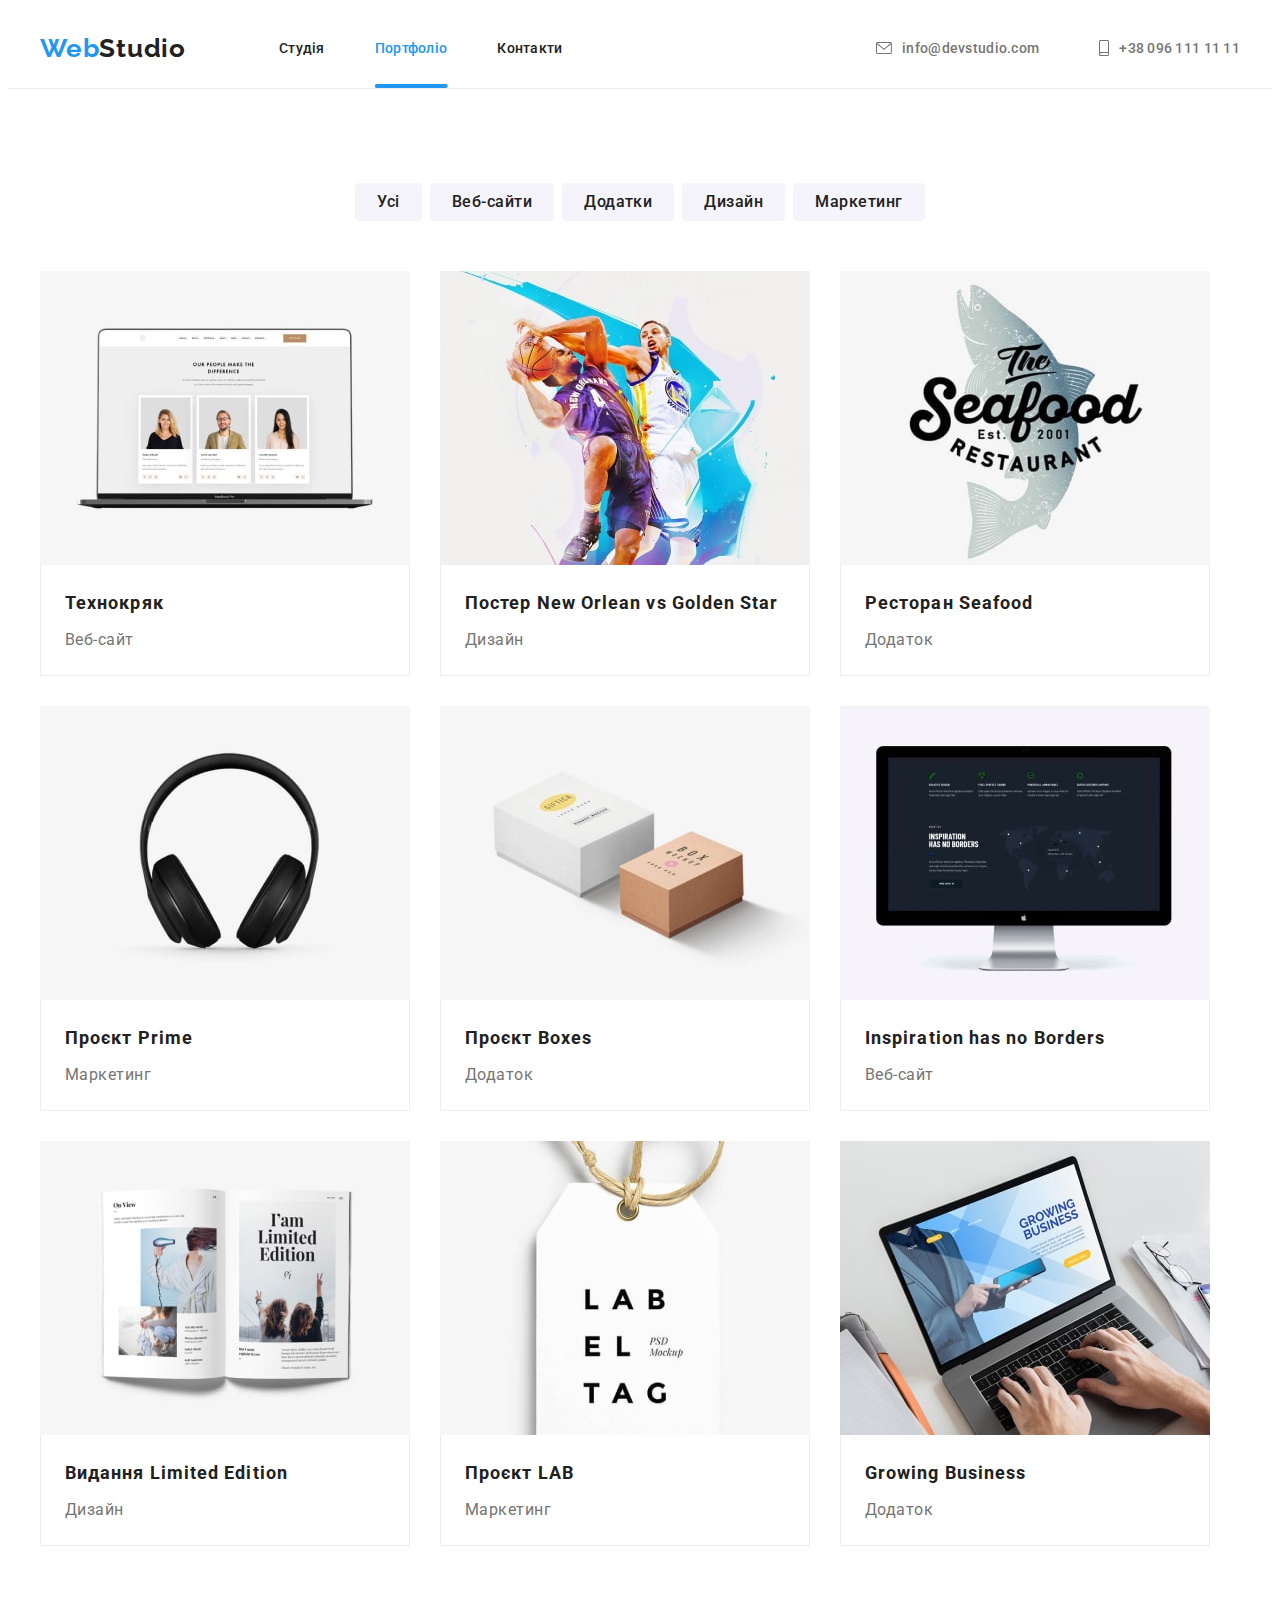
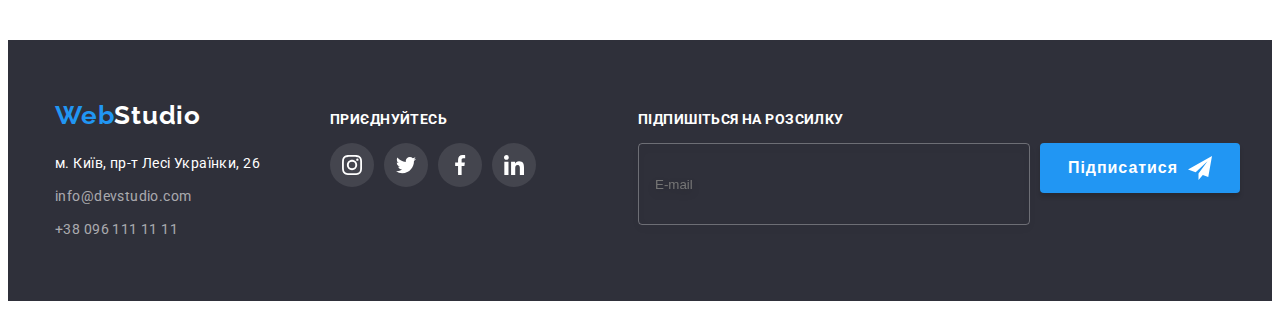
==== portfolio.html @ 06775096 "Initial commit" ====
<!DOCTYPE html>
<html lang="uk">
  <head>
    <meta charset="UTF-8" />
    <meta http-equiv="X-UA-Compatible" content="IE=edge" />
    <meta name="viewport" content="width=device-width, initial-scale=1.0" />
    <link
      rel="stylesheet"
      href="https://cdnjs.cloudflare.com/ajax/libs/modern-normalize/1.1.0/modern-normalize.min.css"
      integrity="sha512-wpPYUAdjBVSE4KJnH1VR1HeZfpl1ub8YT/NKx4PuQ5NmX2tKuGu6U/JRp5y+Y8XG2tV+wKQpNHVUX03MfMFn9Q=="
      crossorigin="anonymous"
      referrerpolicy="no-referrer"
    />
    <title>Портфоліо</title>
    <link rel="preconnect" href="https://fonts.googleapis.com" />
    <link rel="preconnect" href="https://fonts.gstatic.com" crossorigin />
    <link rel="stylesheet" href="./css/styles.css" />
    <link
      href="https://fonts.googleapis.com/css2?family=Raleway:wght@700&family=Roboto:wght@400;500;700;900&display=swap"
      rel="stylesheet"
    />
  </head>
  <body>
    <header class="page-header">
      <div class="container main-nav">
        <nav class="logo-nav">
          <a class="title link" href="./index.html"
            >Web<span class="title-part">Studio</span></a
          >
          <ul class="nav-menu list">
            <li class="nav-menu-item">
              <a href="./index.html" class="nav-menu-link link">Студія</a>
            </li>
            <li class="nav-menu-item">
              <a href="./portfolio.html" class="active-link nav-menu-link link"
                >Портфоліо</a
              >
            </li>
            <li class="nav-menu-item">
              <a href="" class="nav-menu-link link">Контакти</a>
            </li>
          </ul>
        </nav>
        <div class="contacts">
          <a class="header-cont link" href="mailto:info@devstudio.com">
            <svg class="header-icon" width="16" height="12">
              <use href="./images/sprite.svg#icon-mailto"></use>
            </svg>
            <span> info@devstudio.com </span>
          </a>
          <a class="header-cont link" href="tel:+380961111111">
            <svg class="header-icon" width="10" height="16">
              <use href="./images/sprite.svg#icon-smartphone"></use>
            </svg>
            <span> +38 096 111 11 11 </span>
          </a>
        </div>
      </div>
    </header>
    <main>
      <section class="portfolio">
        <div class="container">
          <ul class="navigation-menu list">
            <li class="filter">
              <button class="btn-list" type="button">Усі</button>
            </li>
            <li class="filter">
              <button class="btn-list" type="button">Веб-сайти</button>
            </li>
            <li class="filter">
              <button class="btn-list" type="button">Додатки</button>
            </li>
            <li class="filter">
              <button class="btn-list" type="button">Дизайн</button>
            </li>
            <li class="filter">
              <button class="btn-list" type="button">Маркетинг</button>
            </li>
          </ul>

          <!-- <h1>прихований заголовок 1го порядку</h1> -->

          <ul class="cards list">            
            <li class="element">
              <div class="card-thumb">
              <img
                src="./images/portfolio/1img-min.jpg"
                alt="ноутбук"
                width="370"
              />
              <div class="p-overlay">
                <p class="p-overlay-text">
                  Ресурс пропонує комплексні пропозиції з різним рівнем
                  функціоналу та сервісів. Все це дозволить відвідувачу отримати
                  вичерпні відомості про компанію чи приватну особу.
                </p>
              </div>
            </div>
              <div class="brd">
                <h2 class="list-title">Технокряк</h2>
                <p class="list-info">Веб-сайт</p>
              </div>
            </li>
            <li class="element">
              <div class="card-thumb">
            
              <img
                src="./images/portfolio/2img-min.jpg"
                alt="постер"
                width="370"
              />
              <div class="p-overlay">
                <p class="p-overlay-text">
                  Ресурс пропонує комплексні пропозиції з різним рівнем
                  функціоналу та сервісів. Все це дозволить відвідувачу отримати
                  вичерпні відомості про компанію чи приватну особу.
                </p>
              </div>
            </div>
              <div class="brd">
                <h2 class="list-title">Постер New Orlean vs Golden Star</h2>
                <p class="list-info">Дизайн</p>
              </div>
            </li>
            <li class="element">
              <div class="card-thumb">              
              <img
                src="./images/portfolio/3img-min.jpg"
                alt="логотип ресторану"
                width="370"
              />
              <div class="p-overlay">
                <p class="p-overlay-text">
                  Ресурс пропонує комплексні пропозиції з різним рівнем
                  функціоналу та сервісів. Все це дозволить відвідувачу отримати
                  вичерпні відомості про компанію чи приватну особу.
                </p>
              </div>
            </div>
              <div class="brd">
                <h2 class="list-title">Ресторан Seafood</h2>
                <p class="list-info">Додаток</p>
              </div>
            </li>
            <li class="element">
              <div class="card-thumb">
              <img
                src="./images/portfolio/4img-min.jpg"
                alt="навушники"
                width="370"
              />
              <div class="p-overlay">
                <p class="p-overlay-text">
                  Ресурс пропонує комплексні пропозиції з різним рівнем
                  функціоналу та сервісів. Все це дозволить відвідувачу отримати
                  вичерпні відомості про компанію чи приватну особу.
                </p>
              </div>
            </div>
              <div class="brd">
                <h2 class="list-title">Проєкт Prime</h2>
                <p class="list-info">Маркетинг</p>
              </div>
            </li>
            <li class="element">
              <div class="card-thumb">
              <img
                src="./images/portfolio/5img-min.jpg"
                alt="коробки"
                width="370"
              />
              <div class="p-overlay">
                <p class="p-overlay-text">
                  Ресурс пропонує комплексні пропозиції з різним рівнем
                  функціоналу та сервісів. Все це дозволить відвідувачу отримати
                  вичерпні відомості про компанію чи приватну особу.
                </p>
              </div>
            </div>
              <div class="brd">
                <h2 class="list-title">Проєкт Boxes</h2>
                <p class="list-info">Додаток</p>
              </div>
            </li>
            <li class="element">
              <div class="card-thumb">
              <img
                src="./images/portfolio/6img-min.jpg"
                alt="веб сайт"
                width="370"
              />
              <div class="p-overlay">
                <p class="p-overlay-text">
                  Ресурс пропонує комплексні пропозиції з різним рівнем
                  функціоналу та сервісів. Все це дозволить відвідувачу отримати
                  вичерпні відомості про компанію чи приватну особу.
                </p>
              </div>
            </div>
              <div class="brd">
                <h2 class="list-title">Inspiration has no Borders</h2>
                <p class="list-info">Веб-сайт</p>
              </div>
            </li>
            <li class="element">
              <div class="card-thumb">
              <img
                src="./images/portfolio/7img-min.jpg"
                alt="книга"
                width="370"
              />
              <div class="p-overlay">
                <p class="p-overlay-text">
                  Ресурс пропонує комплексні пропозиції з різним рівнем
                  функціоналу та сервісів. Все це дозволить відвідувачу отримати
                  вичерпні відомості про компанію чи приватну особу.
                </p>
              </div>
            </div>
              <div class="brd">
                <h2 class="list-title">Видання Limited Edition</h2>
                <p class="list-info">Дизайн</p>
              </div>
            </li>
            <li class="element">
              <div class="card-thumb">
              <img
                src="./images/portfolio/8img-min.jpg"
                alt="ярлик"
                width="370"
              />
              <div class="p-overlay">
                <p class="p-overlay-text">
                  Ресурс пропонує комплексні пропозиції з різним рівнем
                  функціоналу та сервісів. Все це дозволить відвідувачу отримати
                  вичерпні відомості про компанію чи приватну особу.
                </p>
              </div>
            </div>
              <div class="brd">
                <h2 class="list-title">Проєкт LAB</h2>
                <p class="list-info">Маркетинг</p>
              </div>
            </li>
            <li class="element">
              <div class="card-thumb">
              <img
                src="./images/portfolio/9img-min.jpg"
                alt="додаток на ноутбук"
                width="370"
              />
              <div class="p-overlay">
                <p class="p-overlay-text">
                  Ресурс пропонує комплексні пропозиції з різним рівнем
                  функціоналу та сервісів. Все це дозволить відвідувачу отримати
                  вичерпні відомості про компанію чи приватну особу.
                </p>
              </div>
              </div>

              <div class="brd">
                <h2 class="list-title">Growing Business</h2>
                <p class="list-info">Додаток</p>
              </div>
            </li>
          </ul>
        </div>
      </section>
    </main>
    <footer class="ftr">
      <div class="container oll-ftr">
      <div class="part container">
        <div>
          <a class="logo-ft link" href="./index.html"
            >Web<span class="logo-ft-part">Studio</span>
          </a>
          <address>
            <ul class="list">
              <li class="ft-item">
                <a
                  class="map link"
                  href="https://goo.gl/maps/SMQZqqdCy8B11mjf8"
                  target="_blank"
                  rel="noreferrer noopener nofollow"
                  >м. Київ, пр-т Лесі Українки, 26</a
                >
              </li>

              <li class="ft-item">
                <a class="ft-cont link" href="mailto:info@devstudio.com"
                  >info@devstudio.com</a
                >
              </li>
              <li class="ft-item">
                <a class="ft-cont link" href="tel:+380961111111"
                  >+38 096 111 11 11</a
                >
              </li>
            </ul>
          </address>
        </div>

        <div class="part2">
          <p class="join">приєднуйтесь</p>
          <ul class="ftr-socials list">
            <li class="ftr-socials-item">
              <a
                class="ftr-socials-link link"
                href="https://www.instagram.com/"
                target="_blank"
                rel="noopener noreferrer"
                aria-label="instagram icon"
              >
                <svg class="ftr-socials-icon" width="20" height="20">
                  <use href="./images/sprite.svg#icon-instagram"></use>
                </svg>
              </a>
            </li>
            <li class="ftr-socials-item">
              <a
                class="ftr-socials-link link"
                href="https://twitter.com/"
                target="_blank"
                rel="noopener noreferrer"
                aria-label="twitter icon"
              >
                <svg class="ftr-socials-icon" width="20" height="20">
                  <use href="./images/sprite.svg#icon-twitter"></use>
                </svg>
              </a>
            </li>
            <li class="ftr-socials-item">
              <a
                class="ftr-socials-link link"
                href="https://www.facebook.com"
                target="_blank"
                rel="noopener noreferrer"
                aria-label="facebook icon"
              >
                <svg class="ftr-socials-icon" width="20" height="20">
                  <use href="./images/sprite.svg#icon-facebook"></use>
                </svg>
              </a>
            </li>
            <li class="ftr-socials-item">
              <a
                class="ftr-socials-link link"
                href="https://ua.linkedin.com/"
                target="_blank"
                rel="noopener noreferrer"
                aria-label="linkedin icon"
              >
                <svg class="ftr-socials-icon" width="20" height="20">
                  <use href="./images/sprite.svg#icon-linkedin"></use>
                </svg>
              </a>
            </li>
          </ul>
        </div>
      </div>
      
      <div class="part3">
        <p class="ftr-sub">Підпишіться на розсилку</p>
        <div class="area-sub">
        <label for="">
        <input class="modal-form-ftr" type="email" name="user-mail-ftr" placeholder="E-mail">
        </label>
        <button class="ftr-btn" type="submit">
          Підписатися
          <svg class="ftr-icon" width="24" height="24">
            <use href="./images/sprite.svg#icon-send"></use>
          </svg>
        </button>
      </div>
    </div>
    </footer>
  </body>
</html>
---- css/styles.css ----
/* основной цвет текста #757575 */
/* цвет текста заголовков #212121 */
/* цвет акцента #2196F3 */
html {
  box-sizing: border-box;
}
p,
h1,
h2,
h3,
h4,
h5,
h6 {
  margin: 0;
}

img {
  display: block;
  max-width: 100%;
  height: auto;
}

:root {
  --primary-text-color: #757575;
  --title-text-color: #212121;
  --accent-color: #2196f3;
}
p {
  margin-block-end: 0;
}
body {
  font-family: Roboto, sans-serif;
  color: var(--primary-text-color);
}

.container {
  margin-left: auto;
  margin-right: auto;
  padding-left: 15px;
  padding-right: 15px;
  width: 1200px;
  /* outline: 2px solid tomato; */
}

.link {
  text-decoration: none;
}
.list {
  list-style-type: none;
  margin: 0;
  padding: 0;
}

.index-h2,
.works-h2 {
  font-weight: 700;
  font-size: 36px;
  line-height: calc(42 / 36);
  text-align: center;
  letter-spacing: 0.03em;
  color: var(--title-text-color);
}
/* ----------------HEADER---------------- */
.page-header {
  background-color: #fff;
  border-bottom: 1px solid #ececec;
}
.title {
  margin-right: 93px;

  font-family: "Raleway";
  font-weight: 700;
  font-size: 26px;
  line-height: calc(31 / 26);
  letter-spacing: 0.03em;
  color: var(--accent-color);
}
.title-part {
  color: var(--title-text-color);
}

.nav-menu {
  display: flex;
}

.nav-menu .nav-menu-item:not(:last-child) {
  margin-right: 50px;
}
.nav-menu .nav-menu-item:last-child {
  margin-right: 0;
}
.logo-nav {
  display: flex;
  align-items: center;
}
.nav-menu-link {
  position: relative;
  display: block;
  padding-top: 32px;
  padding-bottom: 32px;
  font-weight: 500;
  font-size: 14px;
  line-height: calc(16 / 14);
  letter-spacing: 0.02em;
  color: var(--title-text-color);
  transition-property: color;
  transition-duration: 250ms;
  transition-timing-function: cubic-bezier(0.4, 0, 0.2, 1);
}
.nav-menu-link:hover,
.nav-menu-link:focus,
.active-link {
  color: var(--accent-color);
}

.nav-menu-link::after,
.active-link::after {
  content: "";
  position: absolute;
  left: 50%;
  bottom: 0;
  transform: translateX(-50%) scaleX(0.3);
  display: block;
  width: 100%;
  height: 4px;
  border-radius: 2px;
  background-color: var(--accent-color);
  opacity: 0;
  transition: transform 250ms, opacity 250ms;
}

.nav-menu-link:hover::after,
.nav-menu-link:focus::after,
.active-link::after {
  transform: translateX(-50%) scaleX(1);
  opacity: 1;
}
.contacts {
  display: flex;
  margin-left: auto;
  gap: 50px;
}
.header-cont {
  font-weight: 500;
  font-size: 14px;
  line-height: calc(16 / 14);
  letter-spacing: 0.02em;
  color: var(--primary-text-color);
  display: flex;
  align-items: center;
}
.header-cont {
  fill: currentColor;
  display: flex;
  padding-left: 10px;

  transition-property: color;
  transition-duration: 250ms;
  transition-timing-function: cubic-bezier(0.4, 0, 0.2, 1);
}

.header-cont span {
  padding-left: 10px;
}

.contacts .header-cont:not(:last-child) {
  /* margin-right: 50px; */
}

.header-cont:hover,
.header-cont:focus {
  color: var(--accent-color);
}

.main-nav {
  display: flex;
  flex-direction: row;
  align-items: center;
}

/* ------------------HERO---------------- */
.hero {
  margin-left: auto;
  margin-right: auto;
  background-color: #2f303a;
  background-image: linear-gradient(
      to right,
      rgba(47, 48, 58, 0.4),
      rgba(47, 48, 58, 0.4)
    ),
    url(../images/hero.jpg);

  background-repeat: no-repeat;
  background-size: cover;
  background-position: center;

  width: 1600px;
  text-align: center;
  padding-top: 200px;
  padding-bottom: 200px;
}

.hero-title {
  text-align: center;
  max-width: 696px;
  margin: 0 auto;
  font-weight: 900;
  font-size: 44px;
  line-height: calc(60 / 44);
  letter-spacing: 0.06em;
  text-transform: uppercase;
  color: #ffffff;
}

.hero-btn {
  margin-top: 30px;
  background-color: var(--accent-color);
  font-family: inherit;
  font-style: normal;
  font-weight: 700;
  font-size: 16px;
  line-height: calc(30 / 16);
  align-items: center;
  text-align: center;
  letter-spacing: 0.06em;
  cursor: pointer;
  border: none;
  color: #ffffff;

  min-width: 216px;
  text-align: center;
  border-radius: 4px;
  box-shadow: 0px 4px 4px rgba(0, 0, 0, 0.15);
  padding: 10px 32px;
}
/* .hero-btn:hover .hero-btn:focus {
    box-shadow: 0px 4px 4px rgba(0, 0, 0, 0.15);
} */

/* ------------------ABOUT---------------- */

.about-item {
  display: flex;
  width: 270px;
  height: 120px;
  background: #f5f4fa;
  border-radius: 4px;
  margin-bottom: 30px;
  justify-content: center;
  align-items: center;
}

.about-section {
  padding-top: 94px;
  padding-bottom: 94px;
}

.about {
  display: flex;
  width: 270;
  gap: 30px;
}

.about-title {
  margin-top: 0;
  margin-bottom: 10px;
  font-size: 14px;
  line-height: calc(16 / 14);
  letter-spacing: 0.03em;
  text-transform: uppercase;
  color: var(--title-text-color);
}
.about-text {
  margin-top: 0;
  margin-bottom: 0;
  font-size: 14px;
  line-height: calc(24 / 14);
  letter-spacing: 0.03em;
  width: 270px;
}

/*-----------------------what we do---------------------------- */
.works-section {
  padding-bottom: 94px;
}
.works-h2 {
  margin-top: 0px;
  margin-bottom: 50px;
}

.images {
  display: flex;
  justify-content: space-between;
}
.works-item {
  position: relative;
}

.overlay {
  position: absolute;
  width: 100%;
  bottom: 0;
  padding-top: 27px;
  padding-bottom: 27px;
  background-color: rgba(47, 48, 58, 0.8);
}

.overlay-text {
  font-weight: 700;
  font-size: 14px;
  line-height: calc(16 / 14);
  text-align: center;
  letter-spacing: 0.03em;
  text-transform: uppercase;
  color: #ffffff;
}

/* ------------------TEAM---------------- */

.index-h2 {
  margin-top: 0px;
  margin-bottom: 50px;
}
.team {
  padding-top: 94px;
  margin: 0;
  background: #f5f4fa;
  padding-bottom: 94px;
}
.team-pack {
  display: flex;
  justify-content: space-between;
}

.team-cards {
  padding-bottom: 30px;
  background-color: #ffffff;
  box-shadow: 0px 1px 3px rgba(0, 0, 0, 0.12), 0px 1px 1px rgba(0, 0, 0, 0.14),
    0px 2px 1px rgba(0, 0, 0, 0.2);
  border-radius: 0px 0px 4px 4px;
}

.team-member {
  margin-top: 30px;
  margin-bottom: 10px;
  font-weight: 500;
  font-size: 16px;
  line-height: calc(19 / 16);
  text-align: center;
  letter-spacing: 0.03em;
  color: var(--title-text-color);
}

.team-member-prof {
  font-size: 16px;
  line-height: calc(19 / 16);
  text-align: center;
  letter-spacing: 0.03em;
}

.socials {
  display: flex;
  justify-content: center;
  align-items: center;
  gap: 10px;
  padding-top: 16px;
}

.socials-link {
  display: flex;
  justify-content: center;
  align-items: center;
  width: 44px;
  height: 44px;
  border-radius: 50%;
  fill: #afb1b8;

  transition-property: background-color, fill;
  transition-duration: 250ms;
  transition-timing-function: cubic-bezier(0.4, 0, 0.2, 1);
}

.socials-link:hover,
.socials-link:focus {
  background-color: var(--accent-color);
  fill: #ffffff;
}

/* ----------------------clients------------------------- */
.clients {
  padding-top: 94px;
  padding-bottom: 94px;
}

.client-list {
  display: flex;
  gap: 30px;
}

.client-item {
  display: flex;
  width: 170px;
  height: 92px;
  border: 1px solid #afb1b8;
  border-radius: 4px;
  justify-content: center;
  align-items: center;
  cursor: pointer;

  transition-property: border, fill;
  transition-duration: 250ms;
  transition-timing-function: cubic-bezier(0.4, 0, 0.2, 1);
}

.client-item {
  fill: #afb1b8;
}

.client-item:hover,
.client-item:focus {
  fill: var(--accent-color);
  border: 1px solid var(--accent-color);
}

/* -----------------------FOOTER -----------------------*/
.ftr {
  display: flex;
  justify-content: flex-start;
  background-color: #2f303a;
  padding: 60px 0;
  align-items: baseline;
}
.logo-ft {
  display: block;
  margin-bottom: 20px;
  font-family: "Raleway";
  font-weight: 700;
  font-size: 26px;
  line-height: calc(31 / 26);
  letter-spacing: 0.03em;
  color: var(--accent-color);
}

.logo-ft-part {
  color: #ffffff;
}

.map {
  font-style: normal;
  font-size: 14px;
  line-height: calc(24 / 14);
  letter-spacing: 0.03em;
  color: #ffffff;
  transition-property: color;
  transition-duration: 250ms;
  transition-timing-function: cubic-bezier(0.4, 0, 0.2, 1);
}

.ft-cont {
  font-style: normal;
  font-size: 14px;
  line-height: calc(24 / 14);
  letter-spacing: 0.03em;
  color: rgba(255, 255, 255, 0.6);

  transition-property: color;
  transition-duration: 250ms;
  transition-timing-function: cubic-bezier(0.4, 0, 0.2, 1);
}
.ft-item:not(:last-child) {
  margin-bottom: 9px;
}

.ft-cont:hover,
.ft-cont:focus {
  color: var(--accent-color);
}
.map:hover,
.map:focus {
  color: var(--accent-color);
}

.join {
  font-weight: 700;
  font-size: 14px;
  line-height: calc(16 / 14);
  letter-spacing: 0.03em;
  text-transform: uppercase;
  color: #ffffff;
}

.part {
  display: flex;
  align-items: baseline;
  /* margin-right: 70px; */
}
.part2 {
  margin-left: 70px;
}

.ftr-socials {
  display: flex;
  justify-content: center;
  align-items: center;
  gap: 10px;
  padding-top: 16px;
}

.ftr-socials-link {
  display: flex;
  justify-content: center;
  align-items: center;
  width: 44px;
  height: 44px;
  border-radius: 50%;
  background-color: rgba(255, 255, 255, 0.1);
  fill: #ffffff;

  transition-property: background-color, fill;
  transition-duration: 250ms;
  transition-timing-function: cubic-bezier(0.4, 0, 0.2, 1);
}

.ftr-socials-link:hover,
.ftr-socials-link:focus {
  background-color: var(--accent-color);
}
.ftr-socials-link:hover {
  fill: #ffffff;
}

.part3 {
  margin: 0;
  /* padding-left: 250px; */
}
.ftr-thumb {
  display: flex;
  gap: 10px;
}

.ftr-btn {
  display: flex;
 align-items:center;
 justify-content: center;
  margin: 0;
  background-color: var(--accent-color);

  font-weight: 700;
  font-size: 16px;
  line-height: calc(30 / 16);

  letter-spacing: 0.06em;
  cursor: pointer;
  border: none;
  color: #ffffff;

  width: 200px;
  height: 50px;
  text-align: center;
  border-radius: 4px;
  box-shadow: 0px 4px 4px rgba(0, 0, 0, 0.15);
  /* padding: 10px 52px; */
}
.modal-form-ftr {
  color:#ffffff;

  background-color: transparent;
  width: 358px;
  height: 50px;
  border: 1px solid rgba(255, 255, 255, 0.3);
  filter: drop-shadow(0px 4px 4px rgba(0, 0, 0, 0.15));
  border-radius: 4px;
  padding: 15px 16px;
  outline: none;
  transition: border-color 250ms;
}

.modal-form-ftr:focus {
  border-color: #2196f3;
}

.ftr-sub {
  font-weight: 700;
  font-size: 14px;
  line-height: 16px;
  letter-spacing: 0.03em;
  text-transform: uppercase;
  color: #ffffff;
  padding-bottom: 16px;
}

.area-sub {
  display: flex;
  gap: 10px;
}

.oll-ftr {
  display: flex;
  align-items: baseline;
}

.ftr-icon{
  margin-left: 10px;
}


/*------------------------modal----------------------- */
.backdrop {
  position: fixed;
  top: 0;
  left: 0;

  width: 100%;
  height: 100%;

  background-color: rgba(0, 0, 0, 0.2);

  transition: opacity 250ms linear, visibility 250ms linear;
}
.backdrop.is-hidden {
  opacity: 0;
  visibility: hidden;
}

.modal {
  padding: 40px;
  position: absolute;
  top: 50%;
  left: 50%;
  width: 528px;
  height: 581px;
  background-color: #fff;
  filter: drop-shadow(0px 4px 4px rgba(0, 0, 0, 0.25));
  border-radius: 4px;

  transform: translateX(-50%) translateY(-50%);
  transition: transform 250ms, opacity 250ms;
}

.backdrop.is-hidden .modal {
  opacity: 0;
  transform: translateX(-50%) translateY(-70%);
}

.modal-btn {
  display: flex;
  align-items: center;
  justify-content: center;

  position: absolute;
  padding: 0;

  top: 8px;
  right: 8px;
  width: 30px;
  height: 30px;

  border: 1px solid rgba(0, 0, 0, 0.1);
  background-color: #fff;
  border-radius: 50%;
  cursor: pointer;
  fill: #212121;
  transition: fill 250ms;
}



.modal-btn:hover {
  fill: var(--accent-color);
}

.modal-form-group {
  margin-bottom: 20px;
}
.moda-label {
  display: block;
  margin-bottom: 12px;
  text-align: center;

  font-weight: 700;
  font-size: 20px;
  line-height: calc(23 / 20);
  text-align: center;
  letter-spacing: 0.03em;

  color: #212121;
}

.modal-form-label {
  display: block;
  font-weight: 400;
  font-size: 12px;
  line-height: calc(14 / 12);
  letter-spacing: 0.01em;
  color: #757575;
  margin-bottom: 5px;
}
.modal-form-wrapper {
  position: relative;
  margin-bottom: 10px;
}
.modal-form-field {
  width: 100%;
  height: 40px;
  border: 1px solid rgba(33, 33, 33, 0.2);
  border-radius: 4px;
  padding-left: 42px;
  padding-right: 42px;
  outline-offset: -1px;
  outline: 1px solid transparent;
  transition: outline 250ms;
}
.modal-form-field:focus {
  outline-color: #2196f3;
}

.modal-form-icon {
  margin: 0 auto;
  position: absolute;
  top: 50%;
  left: 12px;
  transform: translateY(-50%);
  fill: #212121;
  transition: fill 250ms;
}
.modal-form-field:focus + .modal-form-icon {
  fill: var(--accent-color);
}

.modal-form-message {
  display: block;
  font-size: 12px;
  padding: 12px 16px;
  width: 100%;
  height: 120px;
  resize: none;
  border: 1px solid rgba(33, 33, 33, 0.2);
  border-radius: 4px;
  outline-offset: -1px;
  outline: 1px solid transparent;
  transition: outline-color 250ms;
}

.modal-form-message:focus {
  outline-color: #2196f3;
}
.modal-form-agreement {
  display: flex;
  align-items: center;
  justify-content: center;
  gap: 10px;
  margin-bottom: 30px;
  margin-top: 20px;
}

.modal-form-agreement-desc {
  font-size: 14px;
  user-select: none;
  
}

.modal-form-agreement-link {
  color: var(--accent-color);
}

.modal-form-checkbox {
  appearance: none;
  width: 16px;
  height: 15px;

  outline: 1px solid transparent;
  outline-offset: -2px;
  border: 2px solid #212121;
  border-radius: 2px;
  background-position: center;
  background-repeat: no-repeat;
  background-size: 0;

  transition: border 250ms, background-size 250ms, background-color 250ms,
    outline-color 250ms;
}

.modal-form-checkbox:checked {
  border: none;
  outline-color: var(--accent-color);
  background-color: var(--accent-color);
  background-size: 11px 8px;
  background-image: url("data:image/svg+xml,%3Csvg width='13' height='10' viewBox='0 0 13 10' fill='none' xmlns='http://www.w3.org/2000/svg'%3E%3Cpath d='M1.95703 4.75166L1.88825 4.68604L1.81923 4.75141L0.93123 5.59258L0.854858 5.66492L0.930974 5.73753L4.42671 9.07236L4.49574 9.1382L4.56476 9.07236L12.069 1.91352L12.1449 1.84116L12.069 1.76881L11.1873 0.927644L11.1183 0.861826L11.0493 0.927611L4.49577 7.17353L1.95703 4.75166Z' fill='white' stroke='white' stroke-width='0.2'/%3E%3C/svg%3E%0A");
}

/* .agreement{
  font-weight: 400;
  font-size: 14px;
  line-height: calc(24/14);
  letter-spacing: 0.03em;
  color: #757575;
  } */

.modal-form-btn {
  display: block;
  margin: 0 auto;
  background-color: var(--accent-color);
  font-family: inherit;
  font-style: normal;
  font-weight: 700;
  font-size: 16px;
  line-height: calc(30 / 16);
  align-items: center;
  text-align: center;
  letter-spacing: 0.06em;
  cursor: pointer;
  border: none;
  color: #ffffff;

  min-width: 200px;
  text-align: center;
  border-radius: 4px;
  box-shadow: 0px 4px 4px rgba(0, 0, 0, 0.15);
  padding: 10px 52px;
}

/* ----------------------portfolio-------------------- */

.portfolio {
  padding-top: 94px;
  padding-bottom: 94px;
}

.btn-list {
  background: #f5f4fa;
  border-radius: 4px;
  font-family: inherit;
  font-weight: 500;
  font-size: 16px;
  line-height: calc(26 / 16);
  text-align: center;
  letter-spacing: 0.03em;
  cursor: pointer;
  color: var(--title-text-color);
  cursor: pointer;
  border: none;
  padding: 6px 22px;

  border-radius: 4px;

  transition-property: color, background-color, box-shadow;
  transition-duration: 250ms;
  transition-timing-function: cubic-bezier(0.4, 0, 0.2, 1);
}

.filter {
  margin-right: 8px;
}

.filter:last-child {
  margin-right: 0px;
}

.btn-list:hover,
.btn-list:focus {
  background-color: var(--accent-color);
  color: #ffffff;
  box-shadow: 0px 3px 1px rgba(0, 0, 0, 0.1), 0px 1px 2px rgba(0, 0, 0, 0.08),
    0px 2px 2px rgba(0, 0, 0, 0.12);
}

.navigation-menu {
  display: flex;
  justify-content: center;
  /* margin-top: 94px; */
  margin-bottom: 50px;
}

.card-thumb {
  position: relative;
  overflow: hidden;
}

.p-overlay {
  position: absolute;
  top: 0;
  left: 0;

  width: 100%;
  height: 100%;

  background-color: rgba(33, 150, 243, 0.9);
  padding: 63px 24px;
  display: flex;
  align-items: center;
  transform: translateY(100%);
  user-select: none;
  transition-duration: 250ms;
  /* transition-timing-function: cubic-bezier(0.4, 0, 0.2, 1) ; */
}

.p-overlay-text {
  font-weight: 400;
  font-size: 18px;
  line-height: calc(28 / 18);
  letter-spacing: 0.03em;
  color: #ffffff;
}

.element:hover .p-overlay {
  transform: translateY(0);
  transition: transform 250ms;
}

.cards {
  display: flex;
  flex-wrap: wrap;
}

.element {
  display: block;
  width: 370px;
  margin-right: 30px;
  margin-bottom: 30px;

  transition-property: box-shadow;
  transition-duration: 250ms;
  transition-timing-function: cubic-bezier(0.4, 0, 0.2, 1);
}
.element:hover,
.element:focus {
  display: block;
  box-shadow: 0px 1px 1px rgba(0, 0, 0, 0.12), 0px 4px 4px rgba(0, 0, 0, 0.06),
    1px 4px 6px rgba(0, 0, 0, 0.16);
}

.brd {
  border: 1px solid #eeeeee;
  border-top: 0;
  padding: 20px 24px;
}
.element:nth-child(3n) {
  margin-right: 0;
}

.element:nth-last-child(-n + 3) {
  margin-bottom: 0;
}

.list-title {
  margin-bottom: 4px;
  font-weight: 700;
  font-size: 18px;
  line-height: calc(36 / 18);
  letter-spacing: 0.06em;
  color: var(--title-text-color);
}

.list-info {
  font-size: 16px;
  line-height: calc(30 / 16);
  letter-spacing: 0.03em;
}
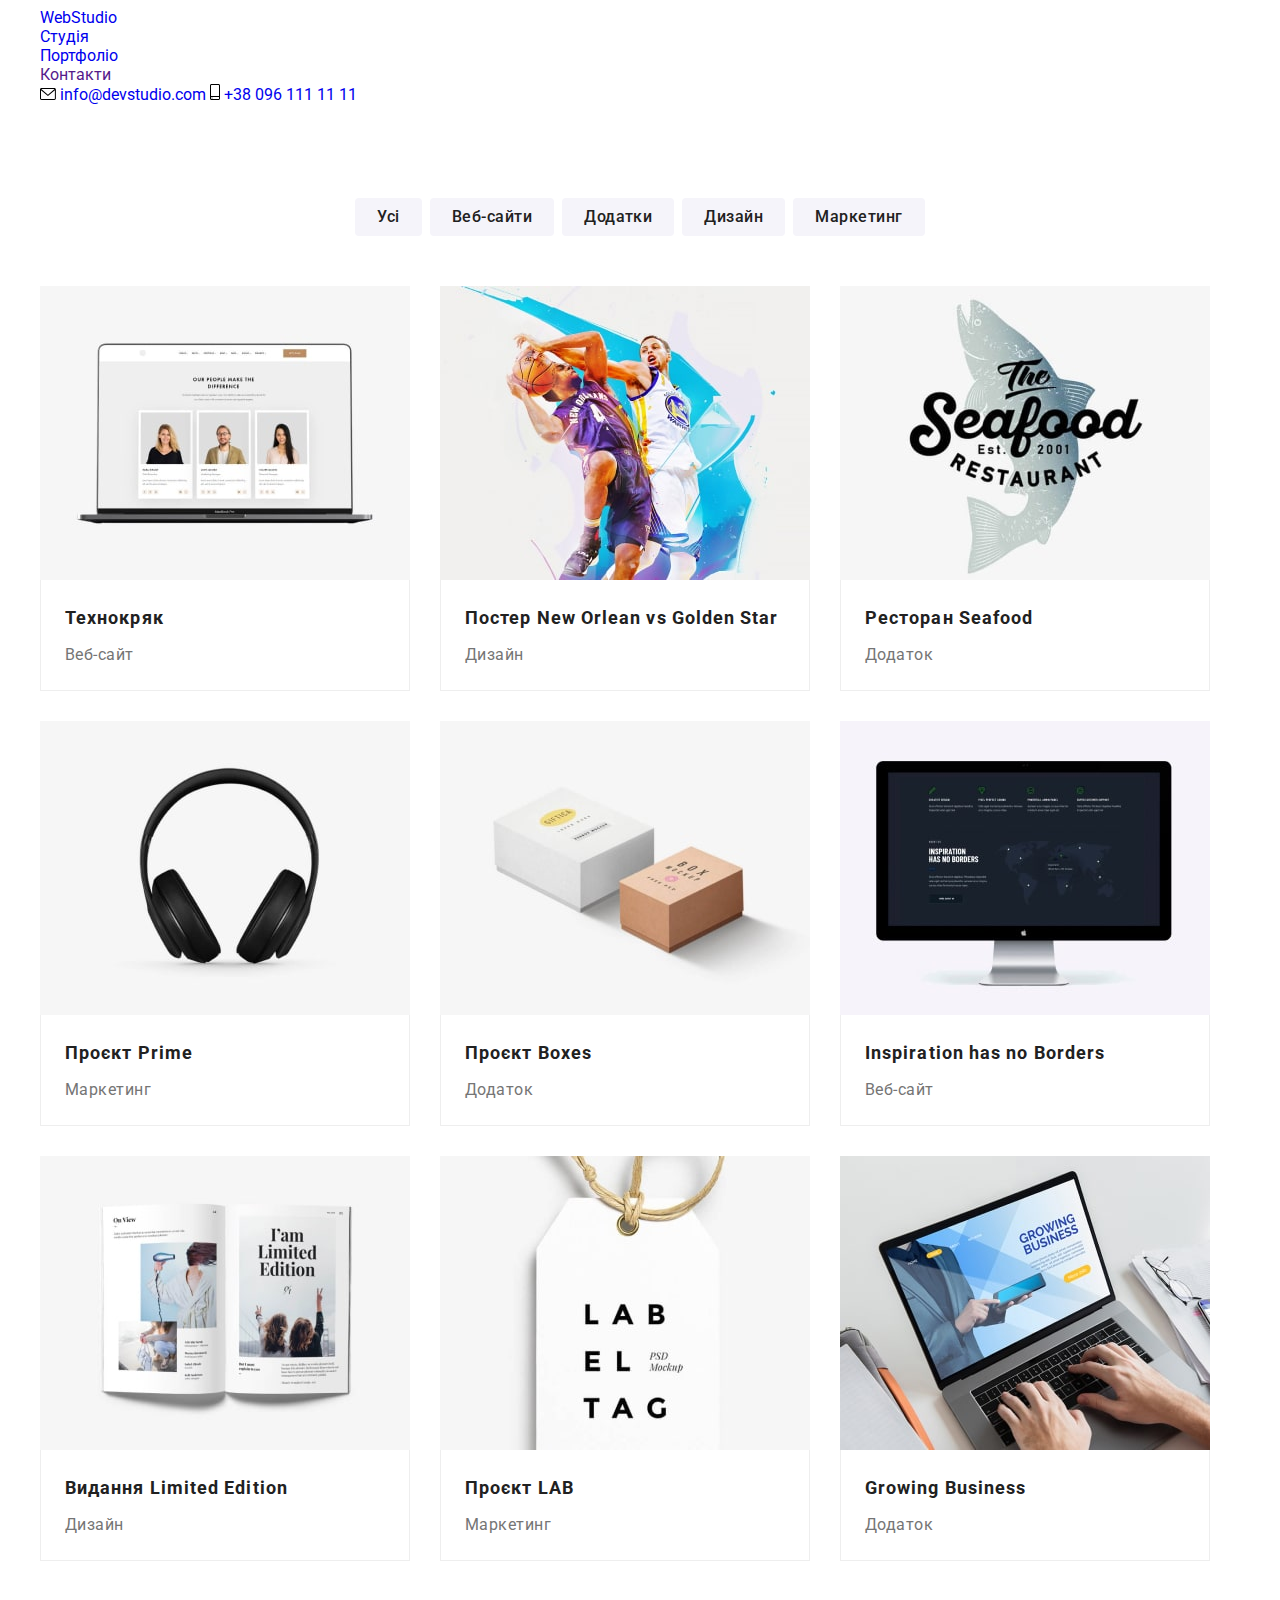
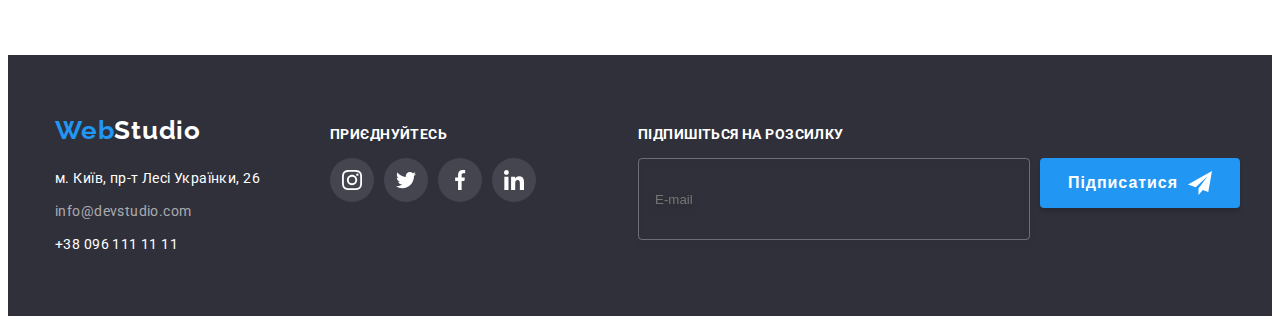
==== commit 30e1c423: "BEM" ====
--- a/portfolio.html
+++ b/portfolio.html
@@ -14,6 +14,7 @@
     <title>Портфоліо</title>
     <link rel="preconnect" href="https://fonts.googleapis.com" />
     <link rel="preconnect" href="https://fonts.gstatic.com" crossorigin />
+    <link rel="stylesheet" href="./css/main.min.css">
     <link rel="stylesheet" href="./css/styles.css" />
     <link
       href="https://fonts.googleapis.com/css2?family=Raleway:wght@700&family=Roboto:wght@400;500;700;900&display=swap"
@@ -21,35 +22,35 @@
     />
   </head>
   <body>
-    <header class="page-header">
-      <div class="container main-nav">
-        <nav class="logo-nav">
+    <header class="header">
+      <div class="container header__nav">
+        <nav class="navigation">
           <a class="title link" href="./index.html"
             >Web<span class="title-part">Studio</span></a
           >
           <ul class="nav-menu list">
-            <li class="nav-menu-item">
-              <a href="./index.html" class="nav-menu-link link">Студія</a>
-            </li>
-            <li class="nav-menu-item">
-              <a href="./portfolio.html" class="active-link nav-menu-link link"
+            <li class="nav-menu__item">
+              <a href="./index.html" class="nav-menu__link link">Студія</a>
+            </li>
+            <li class="nav-menu__item">
+              <a href="./portfolio.html" class="active-link nav-menu__link link"
                 >Портфоліо</a
               >
             </li>
-            <li class="nav-menu-item">
-              <a href="" class="nav-menu-link link">Контакти</a>
+            <li class="nav-menu__item">
+              <a href="" class="nav-menu__link link">Контакти</a>
             </li>
           </ul>
         </nav>
         <div class="contacts">
-          <a class="header-cont link" href="mailto:info@devstudio.com">
-            <svg class="header-icon" width="16" height="12">
+          <a class="contacts__link link" href="mailto:info@devstudio.com">
+            <svg class="contacts__icon" width="16" height="12">
               <use href="./images/sprite.svg#icon-mailto"></use>
             </svg>
             <span> info@devstudio.com </span>
           </a>
-          <a class="header-cont link" href="tel:+380961111111">
-            <svg class="header-icon" width="10" height="16">
+          <a class="contacts__link link" href="tel:+380961111111">
+            <svg class="contacts__icon" width="10" height="16">
               <use href="./images/sprite.svg#icon-smartphone"></use>
             </svg>
             <span> +38 096 111 11 11 </span>
@@ -61,27 +62,27 @@
       <section class="portfolio">
         <div class="container">
           <ul class="navigation-menu list">
-            <li class="filter">
-              <button class="btn-list" type="button">Усі</button>
-            </li>
-            <li class="filter">
-              <button class="btn-list" type="button">Веб-сайти</button>
-            </li>
-            <li class="filter">
-              <button class="btn-list" type="button">Додатки</button>
-            </li>
-            <li class="filter">
-              <button class="btn-list" type="button">Дизайн</button>
-            </li>
-            <li class="filter">
-              <button class="btn-list" type="button">Маркетинг</button>
+            <li class="navigation-menu__item">
+              <button class="navigation-menu__btn" type="button">Усі</button>
+            </li>
+            <li class="navigation-menu__item">
+              <button class="navigation-menu__btn" type="button">Веб-сайти</button>
+            </li>
+            <li class="navigation-menu__item">
+              <button class="navigation-menu__btn" type="button">Додатки</button>
+            </li>
+            <li class="navigation-menu__item">
+              <button class="navigation-menu__btn" type="button">Дизайн</button>
+            </li>
+            <li class="navigation-menu__item">
+              <button class="navigation-menu__btn" type="button">Маркетинг</button>
             </li>
           </ul>
 
           <!-- <h1>прихований заголовок 1го порядку</h1> -->
 
           <ul class="cards list">            
-            <li class="element">
+            <li class="cards__item">
               <div class="card-thumb">
               <img
                 src="./images/portfolio/1img-min.jpg"
@@ -89,19 +90,19 @@
                 width="370"
               />
               <div class="p-overlay">
-                <p class="p-overlay-text">
-                  Ресурс пропонує комплексні пропозиції з різним рівнем
-                  функціоналу та сервісів. Все це дозволить відвідувачу отримати
-                  вичерпні відомості про компанію чи приватну особу.
-                </p>
-              </div>
-            </div>
-              <div class="brd">
-                <h2 class="list-title">Технокряк</h2>
-                <p class="list-info">Веб-сайт</p>
-              </div>
-            </li>
-            <li class="element">
+                <p class="p-overlay__text">
+                  Ресурс пропонує комплексні пропозиції з різним рівнем
+                  функціоналу та сервісів. Все це дозволить відвідувачу отримати
+                  вичерпні відомості про компанію чи приватну особу.
+                </p>
+              </div>
+            </div>
+              <div class="box">
+                <h2 class="box__title">Технокряк</h2>
+                <p class="box__info">Веб-сайт</p>
+              </div>
+            </li>
+            <li class="cards__item">
               <div class="card-thumb">
             
               <img
@@ -110,19 +111,19 @@
                 width="370"
               />
               <div class="p-overlay">
-                <p class="p-overlay-text">
-                  Ресурс пропонує комплексні пропозиції з різним рівнем
-                  функціоналу та сервісів. Все це дозволить відвідувачу отримати
-                  вичерпні відомості про компанію чи приватну особу.
-                </p>
-              </div>
-            </div>
-              <div class="brd">
-                <h2 class="list-title">Постер New Orlean vs Golden Star</h2>
-                <p class="list-info">Дизайн</p>
-              </div>
-            </li>
-            <li class="element">
+                <p class="p-overlay__text">
+                  Ресурс пропонує комплексні пропозиції з різним рівнем
+                  функціоналу та сервісів. Все це дозволить відвідувачу отримати
+                  вичерпні відомості про компанію чи приватну особу.
+                </p>
+              </div>
+            </div>
+              <div class="box">
+                <h2 class="box__title">Постер New Orlean vs Golden Star</h2>
+                <p class="box__info">Дизайн</p>
+              </div>
+            </li>
+            <li class="cards__item">
               <div class="card-thumb">              
               <img
                 src="./images/portfolio/3img-min.jpg"
@@ -130,19 +131,19 @@
                 width="370"
               />
               <div class="p-overlay">
-                <p class="p-overlay-text">
-                  Ресурс пропонує комплексні пропозиції з різним рівнем
-                  функціоналу та сервісів. Все це дозволить відвідувачу отримати
-                  вичерпні відомості про компанію чи приватну особу.
-                </p>
-              </div>
-            </div>
-              <div class="brd">
-                <h2 class="list-title">Ресторан Seafood</h2>
-                <p class="list-info">Додаток</p>
-              </div>
-            </li>
-            <li class="element">
+                <p class="p-overlay__text">
+                  Ресурс пропонує комплексні пропозиції з різним рівнем
+                  функціоналу та сервісів. Все це дозволить відвідувачу отримати
+                  вичерпні відомості про компанію чи приватну особу.
+                </p>
+              </div>
+            </div>
+              <div class="box">
+                <h2 class="box__title">Ресторан Seafood</h2>
+                <p class="box__info">Додаток</p>
+              </div>
+            </li>
+            <li class="cards__item">
               <div class="card-thumb">
               <img
                 src="./images/portfolio/4img-min.jpg"
@@ -150,19 +151,19 @@
                 width="370"
               />
               <div class="p-overlay">
-                <p class="p-overlay-text">
-                  Ресурс пропонує комплексні пропозиції з різним рівнем
-                  функціоналу та сервісів. Все це дозволить відвідувачу отримати
-                  вичерпні відомості про компанію чи приватну особу.
-                </p>
-              </div>
-            </div>
-              <div class="brd">
-                <h2 class="list-title">Проєкт Prime</h2>
-                <p class="list-info">Маркетинг</p>
-              </div>
-            </li>
-            <li class="element">
+                <p class="p-overlay__text">
+                  Ресурс пропонує комплексні пропозиції з різним рівнем
+                  функціоналу та сервісів. Все це дозволить відвідувачу отримати
+                  вичерпні відомості про компанію чи приватну особу.
+                </p>
+              </div>
+            </div>
+              <div class="box">
+                <h2 class="box__title">Проєкт Prime</h2>
+                <p class="box__info">Маркетинг</p>
+              </div>
+            </li>
+            <li class="cards__item">
               <div class="card-thumb">
               <img
                 src="./images/portfolio/5img-min.jpg"
@@ -170,19 +171,19 @@
                 width="370"
               />
               <div class="p-overlay">
-                <p class="p-overlay-text">
-                  Ресурс пропонує комплексні пропозиції з різним рівнем
-                  функціоналу та сервісів. Все це дозволить відвідувачу отримати
-                  вичерпні відомості про компанію чи приватну особу.
-                </p>
-              </div>
-            </div>
-              <div class="brd">
-                <h2 class="list-title">Проєкт Boxes</h2>
-                <p class="list-info">Додаток</p>
-              </div>
-            </li>
-            <li class="element">
+                <p class="p-overlay__text">
+                  Ресурс пропонує комплексні пропозиції з різним рівнем
+                  функціоналу та сервісів. Все це дозволить відвідувачу отримати
+                  вичерпні відомості про компанію чи приватну особу.
+                </p>
+              </div>
+            </div>
+              <div class="box">
+                <h2 class="box__title">Проєкт Boxes</h2>
+                <p class="box__info">Додаток</p>
+              </div>
+            </li>
+            <li class="cards__item">
               <div class="card-thumb">
               <img
                 src="./images/portfolio/6img-min.jpg"
@@ -190,19 +191,19 @@
                 width="370"
               />
               <div class="p-overlay">
-                <p class="p-overlay-text">
-                  Ресурс пропонує комплексні пропозиції з різним рівнем
-                  функціоналу та сервісів. Все це дозволить відвідувачу отримати
-                  вичерпні відомості про компанію чи приватну особу.
-                </p>
-              </div>
-            </div>
-              <div class="brd">
-                <h2 class="list-title">Inspiration has no Borders</h2>
-                <p class="list-info">Веб-сайт</p>
-              </div>
-            </li>
-            <li class="element">
+                <p class="p-overlay__text">
+                  Ресурс пропонує комплексні пропозиції з різним рівнем
+                  функціоналу та сервісів. Все це дозволить відвідувачу отримати
+                  вичерпні відомості про компанію чи приватну особу.
+                </p>
+              </div>
+            </div>
+              <div class="box">
+                <h2 class="box__title">Inspiration has no Borders</h2>
+                <p class="box__info">Веб-сайт</p>
+              </div>
+            </li>
+            <li class="cards__item">
               <div class="card-thumb">
               <img
                 src="./images/portfolio/7img-min.jpg"
@@ -210,19 +211,19 @@
                 width="370"
               />
               <div class="p-overlay">
-                <p class="p-overlay-text">
-                  Ресурс пропонує комплексні пропозиції з різним рівнем
-                  функціоналу та сервісів. Все це дозволить відвідувачу отримати
-                  вичерпні відомості про компанію чи приватну особу.
-                </p>
-              </div>
-            </div>
-              <div class="brd">
-                <h2 class="list-title">Видання Limited Edition</h2>
-                <p class="list-info">Дизайн</p>
-              </div>
-            </li>
-            <li class="element">
+                <p class="p-overlay__text">
+                  Ресурс пропонує комплексні пропозиції з різним рівнем
+                  функціоналу та сервісів. Все це дозволить відвідувачу отримати
+                  вичерпні відомості про компанію чи приватну особу.
+                </p>
+              </div>
+            </div>
+              <div class="box">
+                <h2 class="box__title">Видання Limited Edition</h2>
+                <p class="box__info">Дизайн</p>
+              </div>
+            </li>
+            <li class="cards__item">
               <div class="card-thumb">
               <img
                 src="./images/portfolio/8img-min.jpg"
@@ -230,19 +231,19 @@
                 width="370"
               />
               <div class="p-overlay">
-                <p class="p-overlay-text">
-                  Ресурс пропонує комплексні пропозиції з різним рівнем
-                  функціоналу та сервісів. Все це дозволить відвідувачу отримати
-                  вичерпні відомості про компанію чи приватну особу.
-                </p>
-              </div>
-            </div>
-              <div class="brd">
-                <h2 class="list-title">Проєкт LAB</h2>
-                <p class="list-info">Маркетинг</p>
-              </div>
-            </li>
-            <li class="element">
+                <p class="p-overlay__text">
+                  Ресурс пропонує комплексні пропозиції з різним рівнем
+                  функціоналу та сервісів. Все це дозволить відвідувачу отримати
+                  вичерпні відомості про компанію чи приватну особу.
+                </p>
+              </div>
+            </div>
+              <div class="box">
+                <h2 class="box__title">Проєкт LAB</h2>
+                <p class="box__info">Маркетинг</p>
+              </div>
+            </li>
+            <li class="cards__item">
               <div class="card-thumb">
               <img
                 src="./images/portfolio/9img-min.jpg"
@@ -250,17 +251,17 @@
                 width="370"
               />
               <div class="p-overlay">
-                <p class="p-overlay-text">
-                  Ресурс пропонує комплексні пропозиції з різним рівнем
-                  функціоналу та сервісів. Все це дозволить відвідувачу отримати
-                  вичерпні відомості про компанію чи приватну особу.
-                </p>
-              </div>
-              </div>
-
-              <div class="brd">
-                <h2 class="list-title">Growing Business</h2>
-                <p class="list-info">Додаток</p>
+                <p class="p-overlay__text">
+                  Ресурс пропонує комплексні пропозиції з різним рівнем
+                  функціоналу та сервісів. Все це дозволить відвідувачу отримати
+                  вичерпні відомості про компанію чи приватну особу.
+                </p>
+              </div>
+              </div>
+
+              <div class="box">
+                <h2 class="box__title">Growing Business</h2>
+                <p class="box__info">Додаток</p>
               </div>
             </li>
           </ul>
@@ -268,17 +269,17 @@
       </section>
     </main>
     <footer class="ftr">
-      <div class="container oll-ftr">
+      <div class="ftr__container container">
       <div class="part container">
-        <div>
+        <div class="adress">
           <a class="logo-ft link" href="./index.html"
             >Web<span class="logo-ft-part">Studio</span>
           </a>
           <address>
-            <ul class="list">
-              <li class="ft-item">
+            <ul class="adress__list list">
+              <li class="adress__item">
                 <a
-                  class="map link"
+                  class="adress__link link"
                   href="https://goo.gl/maps/SMQZqqdCy8B11mjf8"
                   target="_blank"
                   rel="noreferrer noopener nofollow"
@@ -286,13 +287,13 @@
                 >
               </li>
 
-              <li class="ft-item">
-                <a class="ft-cont link" href="mailto:info@devstudio.com"
+              <li class="adress__item">
+                <a class="adress__link--grey link" href="mailto:info@devstudio.com"
                   >info@devstudio.com</a
                 >
               </li>
-              <li class="ft-item">
-                <a class="ft-cont link" href="tel:+380961111111"
+              <li class="adress__item">
+                <a class="adress__link link" href="tel:+380961111111"
                   >+38 096 111 11 11</a
                 >
               </li>
@@ -300,57 +301,57 @@
           </address>
         </div>
 
-        <div class="part2">
-          <p class="join">приєднуйтесь</p>
-          <ul class="ftr-socials list">
-            <li class="ftr-socials-item">
+        <div class="soc">
+          <p class="soc__title">приєднуйтесь</p>
+          <ul class="soc__list list">
+            <li class="soc__item">
               <a
-                class="ftr-socials-link link"
+                class="soc__link link"
                 href="https://www.instagram.com/"
                 target="_blank"
                 rel="noopener noreferrer"
                 aria-label="instagram icon"
               >
-                <svg class="ftr-socials-icon" width="20" height="20">
+                <svg class="soc__icon" width="20" height="20">
                   <use href="./images/sprite.svg#icon-instagram"></use>
                 </svg>
               </a>
             </li>
-            <li class="ftr-socials-item">
+            <li class="soc__item">
               <a
-                class="ftr-socials-link link"
+                class="soc__link link"
                 href="https://twitter.com/"
                 target="_blank"
                 rel="noopener noreferrer"
                 aria-label="twitter icon"
               >
-                <svg class="ftr-socials-icon" width="20" height="20">
+                <svg class="soc__icon" width="20" height="20">
                   <use href="./images/sprite.svg#icon-twitter"></use>
                 </svg>
               </a>
             </li>
-            <li class="ftr-socials-item">
+            <li class="soc__item">
               <a
-                class="ftr-socials-link link"
+                class="soc__link link"
                 href="https://www.facebook.com"
                 target="_blank"
                 rel="noopener noreferrer"
                 aria-label="facebook icon"
               >
-                <svg class="ftr-socials-icon" width="20" height="20">
+                <svg class="soc__icon" width="20" height="20">
                   <use href="./images/sprite.svg#icon-facebook"></use>
                 </svg>
               </a>
             </li>
-            <li class="ftr-socials-item">
+            <li class="soc__item">
               <a
-                class="ftr-socials-link link"
+                class="soc__link link"
                 href="https://ua.linkedin.com/"
                 target="_blank"
                 rel="noopener noreferrer"
                 aria-label="linkedin icon"
               >
-                <svg class="ftr-socials-icon" width="20" height="20">
+                <svg class="soc__icon" width="20" height="20">
                   <use href="./images/sprite.svg#icon-linkedin"></use>
                 </svg>
               </a>
@@ -359,15 +360,15 @@
         </div>
       </div>
       
-      <div class="part3">
-        <p class="ftr-sub">Підпишіться на розсилку</p>
-        <div class="area-sub">
+      <div class="sub">
+        <p class="sub__title">Підпишіться на розсилку</p>
+        <div class="modal-ftr">
         <label for="">
-        <input class="modal-form-ftr" type="email" name="user-mail-ftr" placeholder="E-mail">
+        <input class="modal-ftr__form" type="email" name="user-mail-ftr" placeholder="E-mail">
         </label>
-        <button class="ftr-btn" type="submit">
+        <button class="modal-ftr__btn" type="submit">
           Підписатися
-          <svg class="ftr-icon" width="24" height="24">
+          <svg class="modal-ftr__icon" width="24" height="24">
             <use href="./images/sprite.svg#icon-send"></use>
           </svg>
         </button>
--- a/css/main.min.css
+++ b/css/main.min.css
@@ -0,0 +1 @@
+:root{--primary-text-color: #757575;--title-text-color: #212121;--accent-color: #2196f3}html{-webkit-box-sizing:border-box;box-sizing:border-box}body{font-family:Roboto,sans-serif;color:var(--primary-text-color)}p,h1,h2,h3,h4,h5,h6{margin:0}p{-webkit-margin-after:0;margin-block-end:0}.link{text-decoration:none}.list{list-style-type:none;margin:0;padding:0}img{display:block;max-width:100%;height:auto}.container{margin-left:auto;margin-right:auto;padding-left:15px;padding-right:15px;width:1200px}/*# sourceMappingURL=main.min.css.map */--- a/css/styles.css
+++ b/css/styles.css
@@ -1,10 +1,7 @@
-/* основной цвет текста #757575 */
-/* цвет текста заголовков #212121 */
-/* цвет акцента #2196F3 */
-html {
+/* html {
   box-sizing: border-box;
-}
-p,
+} */
+/* p,
 h1,
 h2,
 h3,
@@ -12,56 +9,47 @@
 h5,
 h6 {
   margin: 0;
-}
-
-img {
+} */
+
+/* img {
   display: block;
   max-width: 100%;
   height: auto;
-}
-
-:root {
+} */
+
+/* :root {
   --primary-text-color: #757575;
   --title-text-color: #212121;
   --accent-color: #2196f3;
-}
-p {
+} */
+/* p {
   margin-block-end: 0;
-}
-body {
+} */
+/* body {
   font-family: Roboto, sans-serif;
   color: var(--primary-text-color);
-}
-
-.container {
+} */
+
+/* .container {
   margin-left: auto;
   margin-right: auto;
   padding-left: 15px;
   padding-right: 15px;
   width: 1200px;
-  /* outline: 2px solid tomato; */
-}
-
-.link {
+} */
+
+/* .link {
   text-decoration: none;
 }
 .list {
   list-style-type: none;
   margin: 0;
   padding: 0;
-}
-
-.index-h2,
-.works-h2 {
-  font-weight: 700;
-  font-size: 36px;
-  line-height: calc(42 / 36);
-  text-align: center;
-  letter-spacing: 0.03em;
-  color: var(--title-text-color);
-}
+} */
+
+
 /* ----------------HEADER---------------- */
-.page-header {
+/* .header {
   background-color: #fff;
   border-bottom: 1px solid #ececec;
 }
@@ -83,17 +71,17 @@
   display: flex;
 }
 
-.nav-menu .nav-menu-item:not(:last-child) {
+.nav-menu .nav-menu__item:not(:last-child) {
   margin-right: 50px;
 }
-.nav-menu .nav-menu-item:last-child {
+.nav-menu .nav-menu__item:last-child {
   margin-right: 0;
 }
-.logo-nav {
-  display: flex;
-  align-items: center;
-}
-.nav-menu-link {
+.navigation {
+  display: flex;
+  align-items: center;
+}
+.nav-menu__link {
   position: relative;
   display: block;
   padding-top: 32px;
@@ -107,13 +95,13 @@
   transition-duration: 250ms;
   transition-timing-function: cubic-bezier(0.4, 0, 0.2, 1);
 }
-.nav-menu-link:hover,
-.nav-menu-link:focus,
+.nav-menu__link:hover,
+.nav-menu__link:focus,
 .active-link {
   color: var(--accent-color);
 }
 
-.nav-menu-link::after,
+.nav-menu__link::after,
 .active-link::after {
   content: "";
   position: absolute;
@@ -129,8 +117,8 @@
   transition: transform 250ms, opacity 250ms;
 }
 
-.nav-menu-link:hover::after,
-.nav-menu-link:focus::after,
+.nav-menu__link:hover::after,
+.nav-menu__link:focus::after,
 .active-link::after {
   transform: translateX(-50%) scaleX(1);
   opacity: 1;
@@ -140,7 +128,7 @@
   margin-left: auto;
   gap: 50px;
 }
-.header-cont {
+.contacts__link {
   font-weight: 500;
   font-size: 14px;
   line-height: calc(16 / 14);
@@ -148,8 +136,9 @@
   color: var(--primary-text-color);
   display: flex;
   align-items: center;
-}
-.header-cont {
+
+}
+.contacts__link {
   fill: currentColor;
   display: flex;
   padding-left: 10px;
@@ -159,24 +148,22 @@
   transition-timing-function: cubic-bezier(0.4, 0, 0.2, 1);
 }
 
-.header-cont span {
+.contacts__link span {
   padding-left: 10px;
 }
 
-.contacts .header-cont:not(:last-child) {
-  /* margin-right: 50px; */
-}
-
-.header-cont:hover,
-.header-cont:focus {
+
+
+.contacts__link:hover,
+.contacts__link:focus {
   color: var(--accent-color);
 }
 
-.main-nav {
+.header__nav {
   display: flex;
   flex-direction: row;
   align-items: center;
-}
+} */
 
 /* ------------------HERO---------------- */
 .hero {
@@ -200,7 +187,7 @@
   padding-bottom: 200px;
 }
 
-.hero-title {
+.hero__title {
   text-align: center;
   max-width: 696px;
   margin: 0 auto;
@@ -212,7 +199,7 @@
   color: #ffffff;
 }
 
-.hero-btn {
+.hero__btn {
   margin-top: 30px;
   background-color: var(--accent-color);
   font-family: inherit;
@@ -233,13 +220,23 @@
   box-shadow: 0px 4px 4px rgba(0, 0, 0, 0.15);
   padding: 10px 32px;
 }
-/* .hero-btn:hover .hero-btn:focus {
-    box-shadow: 0px 4px 4px rgba(0, 0, 0, 0.15);
-} */
+
 
 /* ------------------ABOUT---------------- */
 
-.about-item {
+
+.about-section {
+  padding-top: 94px;
+  padding-bottom: 94px;
+}
+
+.about {
+  display: flex;
+  width: 270;
+  gap: 30px;
+}
+
+.about__item {
   display: flex;
   width: 270px;
   height: 120px;
@@ -250,18 +247,7 @@
   align-items: center;
 }
 
-.about-section {
-  padding-top: 94px;
-  padding-bottom: 94px;
-}
-
-.about {
-  display: flex;
-  width: 270;
-  gap: 30px;
-}
-
-.about-title {
+.about__title {
   margin-top: 0;
   margin-bottom: 10px;
   font-size: 14px;
@@ -270,7 +256,7 @@
   text-transform: uppercase;
   color: var(--title-text-color);
 }
-.about-text {
+.about__text {
   margin-top: 0;
   margin-bottom: 0;
   font-size: 14px;
@@ -283,7 +269,17 @@
 .works-section {
   padding-bottom: 94px;
 }
-.works-h2 {
+.index-h2,
+.works__title {
+  font-weight: 700;
+  font-size: 36px;
+  line-height: calc(42 / 36);
+  text-align: center;
+  letter-spacing: 0.03em;
+  color: var(--title-text-color);
+}
+
+.works__title {
   margin-top: 0px;
   margin-bottom: 50px;
 }
@@ -292,11 +288,11 @@
   display: flex;
   justify-content: space-between;
 }
-.works-item {
+.works__item {
   position: relative;
 }
 
-.overlay {
+.works__overlay {
   position: absolute;
   width: 100%;
   bottom: 0;
@@ -305,7 +301,7 @@
   background-color: rgba(47, 48, 58, 0.8);
 }
 
-.overlay-text {
+.works__text {
   font-weight: 700;
   font-size: 14px;
   line-height: calc(16 / 14);
@@ -327,12 +323,12 @@
   background: #f5f4fa;
   padding-bottom: 94px;
 }
-.team-pack {
+.team__list {
   display: flex;
   justify-content: space-between;
 }
 
-.team-cards {
+.team__item {
   padding-bottom: 30px;
   background-color: #ffffff;
   box-shadow: 0px 1px 3px rgba(0, 0, 0, 0.12), 0px 1px 1px rgba(0, 0, 0, 0.14),
@@ -351,7 +347,7 @@
   color: var(--title-text-color);
 }
 
-.team-member-prof {
+.team-member__prof {
   font-size: 16px;
   line-height: calc(19 / 16);
   text-align: center;
@@ -366,7 +362,7 @@
   padding-top: 16px;
 }
 
-.socials-link {
+.socials__link {
   display: flex;
   justify-content: center;
   align-items: center;
@@ -380,8 +376,8 @@
   transition-timing-function: cubic-bezier(0.4, 0, 0.2, 1);
 }
 
-.socials-link:hover,
-.socials-link:focus {
+.socials__link:hover,
+.socials__link:focus {
   background-color: var(--accent-color);
   fill: #ffffff;
 }
@@ -392,12 +388,12 @@
   padding-bottom: 94px;
 }
 
-.client-list {
+.client__list {
   display: flex;
   gap: 30px;
 }
 
-.client-item {
+.client__item {
   display: flex;
   width: 170px;
   height: 92px;
@@ -412,12 +408,12 @@
   transition-timing-function: cubic-bezier(0.4, 0, 0.2, 1);
 }
 
-.client-item {
+.client__item {
   fill: #afb1b8;
 }
 
-.client-item:hover,
-.client-item:focus {
+.client__item:hover,
+.client__item:focus {
   fill: var(--accent-color);
   border: 1px solid var(--accent-color);
 }
@@ -445,7 +441,7 @@
   color: #ffffff;
 }
 
-.map {
+.adress__link {
   font-style: normal;
   font-size: 14px;
   line-height: calc(24 / 14);
@@ -456,7 +452,7 @@
   transition-timing-function: cubic-bezier(0.4, 0, 0.2, 1);
 }
 
-.ft-cont {
+.adress__link--grey {
   font-style: normal;
   font-size: 14px;
   line-height: calc(24 / 14);
@@ -467,20 +463,20 @@
   transition-duration: 250ms;
   transition-timing-function: cubic-bezier(0.4, 0, 0.2, 1);
 }
-.ft-item:not(:last-child) {
+.adress__item:not(:last-child) {
   margin-bottom: 9px;
 }
 
-.ft-cont:hover,
-.ft-cont:focus {
+.adress__link--grey:hover,
+.adress__link--grey:focus {
   color: var(--accent-color);
 }
-.map:hover,
-.map:focus {
+.adress__link:hover,
+.adress__link:focus {
   color: var(--accent-color);
 }
 
-.join {
+.soc__title {
   font-weight: 700;
   font-size: 14px;
   line-height: calc(16 / 14);
@@ -492,13 +488,12 @@
 .part {
   display: flex;
   align-items: baseline;
-  /* margin-right: 70px; */
-}
-.part2 {
+}
+.soc {
   margin-left: 70px;
 }
 
-.ftr-socials {
+.soc__list {
   display: flex;
   justify-content: center;
   align-items: center;
@@ -506,7 +501,7 @@
   padding-top: 16px;
 }
 
-.ftr-socials-link {
+.soc__link {
   display: flex;
   justify-content: center;
   align-items: center;
@@ -521,27 +516,26 @@
   transition-timing-function: cubic-bezier(0.4, 0, 0.2, 1);
 }
 
-.ftr-socials-link:hover,
-.ftr-socials-link:focus {
+.soc__link:hover,
+.soc__link:focus {
   background-color: var(--accent-color);
 }
-.ftr-socials-link:hover {
+.soc__link:hover {
   fill: #ffffff;
 }
 
-.part3 {
+.sub {
   margin: 0;
-  /* padding-left: 250px; */
 }
 .ftr-thumb {
   display: flex;
   gap: 10px;
 }
 
-.ftr-btn {
-  display: flex;
- align-items:center;
- justify-content: center;
+.modal-ftr__btn {
+  display: flex;
+  align-items:center;
+  justify-content: center;
   margin: 0;
   background-color: var(--accent-color);
 
@@ -559,9 +553,8 @@
   text-align: center;
   border-radius: 4px;
   box-shadow: 0px 4px 4px rgba(0, 0, 0, 0.15);
-  /* padding: 10px 52px; */
-}
-.modal-form-ftr {
+}
+.modal-ftr__form {
   color:#ffffff;
 
   background-color: transparent;
@@ -575,11 +568,11 @@
   transition: border-color 250ms;
 }
 
-.modal-form-ftr:focus {
+.modal-ftr__form:focus {
   border-color: #2196f3;
 }
 
-.ftr-sub {
+.sub__title {
   font-weight: 700;
   font-size: 14px;
   line-height: 16px;
@@ -589,17 +582,17 @@
   padding-bottom: 16px;
 }
 
-.area-sub {
+.modal-ftr {
   display: flex;
   gap: 10px;
 }
 
-.oll-ftr {
+.ftr__container {
   display: flex;
   align-items: baseline;
 }
 
-.ftr-icon{
+.modal-ftr__icon{
   margin-left: 10px;
 }
 
@@ -788,14 +781,6 @@
   background-image: url("data:image/svg+xml,%3Csvg width='13' height='10' viewBox='0 0 13 10' fill='none' xmlns='http://www.w3.org/2000/svg'%3E%3Cpath d='M1.95703 4.75166L1.88825 4.68604L1.81923 4.75141L0.93123 5.59258L0.854858 5.66492L0.930974 5.73753L4.42671 9.07236L4.49574 9.1382L4.56476 9.07236L12.069 1.91352L12.1449 1.84116L12.069 1.76881L11.1873 0.927644L11.1183 0.861826L11.0493 0.927611L4.49577 7.17353L1.95703 4.75166Z' fill='white' stroke='white' stroke-width='0.2'/%3E%3C/svg%3E%0A");
 }
 
-/* .agreement{
-  font-weight: 400;
-  font-size: 14px;
-  line-height: calc(24/14);
-  letter-spacing: 0.03em;
-  color: #757575;
-  } */
-
 .modal-form-btn {
   display: block;
   margin: 0 auto;
@@ -826,7 +811,7 @@
   padding-bottom: 94px;
 }
 
-.btn-list {
+.navigation-menu__btn {
   background: #f5f4fa;
   border-radius: 4px;
   font-family: inherit;
@@ -848,16 +833,16 @@
   transition-timing-function: cubic-bezier(0.4, 0, 0.2, 1);
 }
 
-.filter {
+.navigation-menu__item {
   margin-right: 8px;
 }
 
-.filter:last-child {
+.navigation-menu__item:last-child {
   margin-right: 0px;
 }
 
-.btn-list:hover,
-.btn-list:focus {
+.navigation-menu__btn:hover,
+.navigation-menu__btn:focus {
   background-color: var(--accent-color);
   color: #ffffff;
   box-shadow: 0px 3px 1px rgba(0, 0, 0, 0.1), 0px 1px 2px rgba(0, 0, 0, 0.08),
@@ -867,7 +852,6 @@
 .navigation-menu {
   display: flex;
   justify-content: center;
-  /* margin-top: 94px; */
   margin-bottom: 50px;
 }
 
@@ -891,10 +875,9 @@
   transform: translateY(100%);
   user-select: none;
   transition-duration: 250ms;
-  /* transition-timing-function: cubic-bezier(0.4, 0, 0.2, 1) ; */
-}
-
-.p-overlay-text {
+}
+
+.p-overlay__text {
   font-weight: 400;
   font-size: 18px;
   line-height: calc(28 / 18);
@@ -902,7 +885,7 @@
   color: #ffffff;
 }
 
-.element:hover .p-overlay {
+.cards__item:hover .p-overlay {
   transform: translateY(0);
   transition: transform 250ms;
 }
@@ -912,7 +895,7 @@
   flex-wrap: wrap;
 }
 
-.element {
+.cards__item {
   display: block;
   width: 370px;
   margin-right: 30px;
@@ -922,27 +905,28 @@
   transition-duration: 250ms;
   transition-timing-function: cubic-bezier(0.4, 0, 0.2, 1);
 }
-.element:hover,
-.element:focus {
+.cards__item:hover,
+.cards__item:focus {
   display: block;
   box-shadow: 0px 1px 1px rgba(0, 0, 0, 0.12), 0px 4px 4px rgba(0, 0, 0, 0.06),
     1px 4px 6px rgba(0, 0, 0, 0.16);
 }
 
-.brd {
+.cards__item:nth-child(3n) {
+  margin-right: 0;
+}
+
+.cards__item:nth-last-child(-n + 3) {
+  margin-bottom: 0;
+}
+
+.box {
   border: 1px solid #eeeeee;
   border-top: 0;
   padding: 20px 24px;
 }
-.element:nth-child(3n) {
-  margin-right: 0;
-}
-
-.element:nth-last-child(-n + 3) {
-  margin-bottom: 0;
-}
-
-.list-title {
+
+.box__title {
   margin-bottom: 4px;
   font-weight: 700;
   font-size: 18px;
@@ -951,7 +935,7 @@
   color: var(--title-text-color);
 }
 
-.list-info {
+.box__info {
   font-size: 16px;
   line-height: calc(30 / 16);
   letter-spacing: 0.03em;
